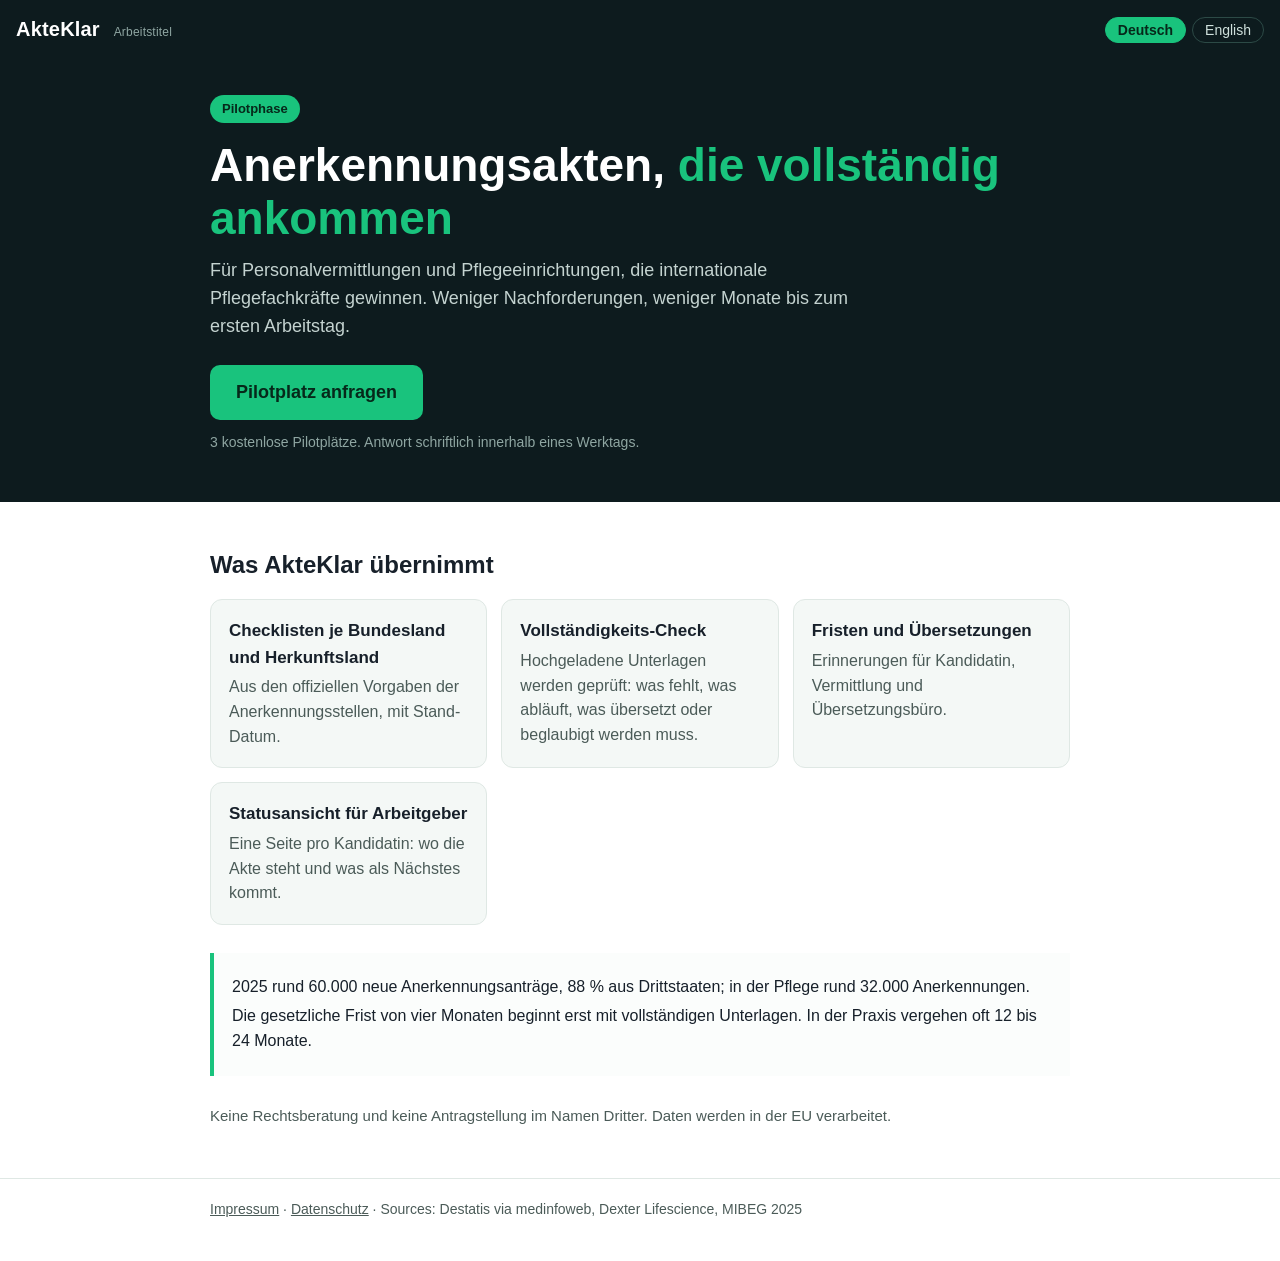
==== akteklar/index.html @ c5783d4b "Demand test pages: PassMappe, PflegeLotse, AkteKlar" ====
<!doctype html>
<html lang="de">
<head>
<meta charset="utf-8">
<meta name="viewport" content="width=device-width, initial-scale=1">
<title>AkteKlar – Anerkennungsakten für internationale Pflegekräfte</title>
<meta name="description" content="Jede Anerkennungsakte vollständig, übersetzt und fristgerecht: Checklisten je Bundesland und Herkunftsland, KI-Vollständigkeitsprüfung, Fristen, Statusansicht für Arbeitgeber.">
<link rel="stylesheet" href="../site.css">
</head>
<body>
<div class="top">
  <div class="brand">AkteKlar <small>Arbeitstitel</small></div>
  <div class="langs"><button data-set="de">Deutsch</button><button data-set="en">English</button></div>
</div>

<div data-lang="de">
  <section class="hero"><div class="wrap">
    <span class="tag">Pilotphase</span>
    <h1>Anerkennungsakten, <span>die vollständig ankommen</span></h1>
    <p>Für Personalvermittlungen und Pflegeeinrichtungen, die internationale Pflegefachkräfte gewinnen. Weniger Nachforderungen, weniger Monate bis zum ersten Arbeitstag.</p>
    <a class="cta" href="https://tally.so/r/M1aB4A?lang=de">Pilotplatz anfragen</a>
    <div class="small">3 kostenlose Pilotplätze. Antwort schriftlich innerhalb eines Werktags.</div>
  </div></section>
  <main><div class="wrap">
    <h2>Was AkteKlar übernimmt</h2>
    <div class="grid">
      <div class="card"><b>Checklisten je Bundesland und Herkunftsland</b><p>Aus den offiziellen Vorgaben der Anerkennungsstellen, mit Stand-Datum.</p></div>
      <div class="card"><b>Vollständigkeits-Check</b><p>Hochgeladene Unterlagen werden geprüft: was fehlt, was abläuft, was übersetzt oder beglaubigt werden muss.</p></div>
      <div class="card"><b>Fristen und Übersetzungen</b><p>Erinnerungen für Kandidatin, Vermittlung und Übersetzungsbüro.</p></div>
      <div class="card"><b>Statusansicht für Arbeitgeber</b><p>Eine Seite pro Kandidatin: wo die Akte steht und was als Nächstes kommt.</p></div>
    </div>
    <div class="facts">
      <p>2025 rund 60.000 neue Anerkennungsanträge, 88 % aus Drittstaaten; in der Pflege rund 32.000 Anerkennungen.</p>
      <p>Die gesetzliche Frist von vier Monaten beginnt erst mit vollständigen Unterlagen. In der Praxis vergehen oft 12 bis 24 Monate.</p>
    </div>
    <p class="note">Keine Rechtsberatung und keine Antragstellung im Namen Dritter. Daten werden in der EU verarbeitet.</p>
  </div></main>
</div>

<div data-lang="en">
  <section class="hero"><div class="wrap">
    <span class="tag">Pilot phase</span>
    <h1>Recognition files <span>that arrive complete</span></h1>
    <p>For recruitment agencies and care employers hiring international nurses in Germany. Fewer requests for missing documents, fewer months until day one at work.</p>
    <a class="cta" href="https://tally.so/r/M1aB4A?lang=en">Request a pilot place</a>
    <div class="small">3 free pilot places. Written answer within one business day.</div>
  </div></section>
  <main><div class="wrap">
    <h2>What AkteKlar takes over</h2>
    <div class="grid">
      <div class="card"><b>Checklists per state and country of origin</b><p>Built from the recognition authorities' official requirements, with a date.</p></div>
      <div class="card"><b>Completeness check</b><p>Uploaded documents are checked: what is missing, expiring, or needs translation or certification.</p></div>
      <div class="card"><b>Deadlines and translations</b><p>Reminders for the candidate, the agency and the translation office.</p></div>
      <div class="card"><b>Status page for employers</b><p>One page per candidate: where the file stands and what comes next.</p></div>
    </div>
    <div class="facts">
      <p>About 60,000 new recognition applications in 2025, 88% from outside the EU; about 32,000 recognitions in nursing.</p>
      <p>The legal four-month deadline starts only when the file is complete. In practice it often takes 12 to 24 months.</p>
    </div>
    <p class="note">No legal advice and no applications on behalf of others. Data processed in the EU.</p>
  </div></main>
</div>

<footer><div class="wrap"><a href="../impressum.html">Impressum</a> · <a href="../datenschutz.html">Datenschutz</a> · Sources: Destatis via medinfoweb, Dexter Lifescience, MIBEG 2025</div></footer>
<script src="../lang.js"></script>
</body>
</html>
---- site.css ----
:root { --bg: #0d1b1e; --ink: #17202a; --muted: #4b5b58; --green: #19c37d; --dark-green: #0d8f57; --card: #f4f8f6; --line: #dfe8e4; }
* { box-sizing: border-box; }
body { margin: 0; font-family: "Segoe UI", Tahoma, Arial, sans-serif; color: var(--ink); background: #fff; line-height: 1.55; }
[dir="rtl"] body, [dir="rtl"] { font-family: Tahoma, "Segoe UI", Arial, sans-serif; }
.top { background: var(--bg); color: #fff; padding: 14px 16px; display: flex; justify-content: space-between; align-items: center; gap: 12px; flex-wrap: wrap; }
.brand { font-weight: 800; font-size: 20px; letter-spacing: .01em; }
.brand small { font-weight: 400; color: #8fa6a2; font-size: 12px; margin-inline-start: 8px; }
.langs button { background: transparent; color: #cfe0dc; border: 1px solid #2c4a46; border-radius: 99px; padding: 4px 12px; margin-inline-start: 6px; cursor: pointer; font-size: 14px; }
.langs button[aria-pressed="true"] { background: var(--green); color: #06281a; border-color: var(--green); font-weight: 700; }
.hero { background: var(--bg); color: #fff; padding: 36px 16px 48px; }
.wrap { max-width: 860px; margin: 0 auto; }
.tag { display: inline-block; background: var(--green); color: #06281a; font-weight: 800; font-size: 13px; padding: 4px 12px; border-radius: 99px; }
h1 { font-size: clamp(28px, 6vw, 46px); line-height: 1.15; margin: 16px 0 12px; }
h1 span { color: var(--green); }
.hero p { color: #c4d3d0; font-size: 18px; margin: 0 0 24px; max-width: 640px; }
.cta { display: inline-block; background: var(--green); color: #06281a; font-weight: 800; font-size: 18px; padding: 14px 26px; border-radius: 10px; text-decoration: none; }
.cta:hover { filter: brightness(1.08); }
.small { font-size: 14px; color: #8fa6a2; margin-top: 12px; }
main { padding: 36px 16px; }
h2 { font-size: 24px; margin: 8px 0 16px; }
.grid { display: grid; grid-template-columns: repeat(auto-fit, minmax(220px, 1fr)); gap: 14px; }
.card { background: var(--card); border: 1px solid var(--line); border-radius: 12px; padding: 18px; }
.card b { display: block; font-size: 17px; margin-bottom: 4px; }
.card p { margin: 0; color: var(--muted); }
.facts { margin: 28px 0; padding: 18px; border-inline-start: 4px solid var(--green); background: #fbfdfc; }
.facts p { margin: 4px 0; }
.note { color: var(--muted); font-size: 15px; }
footer { border-top: 1px solid var(--line); padding: 20px 16px 40px; font-size: 14px; color: var(--muted); }
footer a { color: var(--muted); }
[data-lang] { display: none; }
[data-lang].on { display: block; }
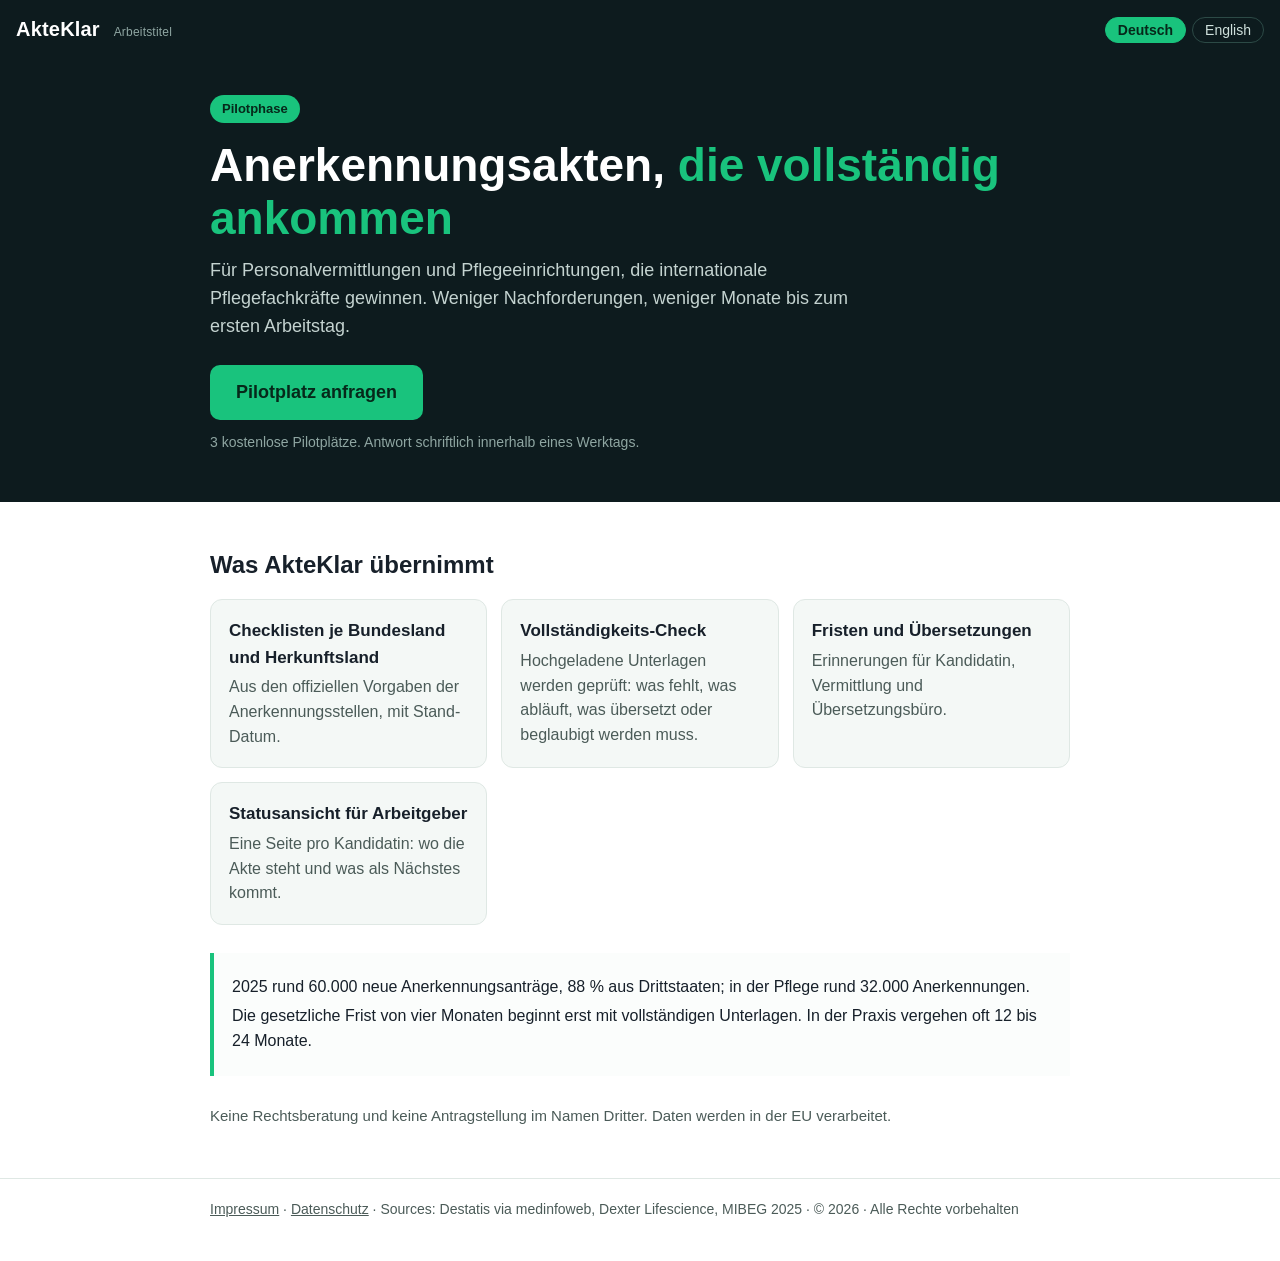
==== commit 7ce1bce1: "Add copyright notice, Urheberrecht section and TDM reservation" ====
--- a/akteklar/index.html
+++ b/akteklar/index.html
@@ -61,7 +61,7 @@
   </div></main>
 </div>
 
-<footer><div class="wrap"><a href="../impressum.html">Impressum</a> · <a href="../datenschutz.html">Datenschutz</a> · Sources: Destatis via medinfoweb, Dexter Lifescience, MIBEG 2025</div></footer>
-<script src="../lang.js"></script>
+<footer><div class="wrap"><a href="../impressum.html">Impressum</a> · <a href="../datenschutz.html">Datenschutz</a> · Sources: Destatis via medinfoweb, Dexter Lifescience, MIBEG 2025 · © 2026 · Alle Rechte vorbehalten</div></footer>
+<script src="../lang.js?v=2"></script>
 </body>
 </html>
--- a/site.css
+++ b/site.css
@@ -1,7 +1,21 @@
 :root { --bg: #0d1b1e; --ink: #17202a; --muted: #4b5b58; --green: #19c37d; --dark-green: #0d8f57; --card: #f4f8f6; --line: #dfe8e4; }
 * { box-sizing: border-box; }
 body { margin: 0; font-family: "Segoe UI", Tahoma, Arial, sans-serif; color: var(--ink); background: #fff; line-height: 1.55; }
-[dir="rtl"] body, [dir="rtl"] { font-family: Tahoma, "Segoe UI", Arial, sans-serif; }
+@font-face { font-family: "Vazirmatn"; src: url("fonts/Vazirmatn.woff2") format("woff2"); font-weight: 100 900; font-display: swap; }
+[dir="rtl"] body, [dir="rtl"] { font-family: Vazirmatn, Tahoma, "Segoe UI", Arial, sans-serif; }
+a:focus-visible, button:focus-visible { outline: 3px solid #ffd166; outline-offset: 3px; }
+.example { background: #fff; border: 2px solid var(--green); border-radius: 14px; padding: 18px; margin: 0 0 28px; }
+.example .q { font-family: "Segoe UI", Arial, sans-serif; direction: ltr; text-align: left; font-size: 19px; font-weight: 700; margin: 6px 0 12px; }
+.example mark { background: #ffe9a8; color: inherit; padding: 0 4px; border-radius: 4px; }
+.example ul { margin: 0; padding-inline-start: 20px; }
+.example li { margin: 4px 0; }
+.example .label { font-size: 13px; font-weight: 800; color: var(--dark-green); text-transform: uppercase; letter-spacing: .04em; }
+footer a.src { white-space: nowrap; }
+.offer { background: var(--bg); color: #fff; border-radius: 14px; padding: 22px 18px; margin: 0 0 20px; }
+.offer b { display: block; font-size: 20px; color: #ffd166; margin-bottom: 6px; }
+.offer p { color: #c4d3d0; margin: 0 0 12px; }
+.offer .price { color: #fff; font-size: 17px; }
+.offer strong { color: var(--green); }
 .top { background: var(--bg); color: #fff; padding: 14px 16px; display: flex; justify-content: space-between; align-items: center; gap: 12px; flex-wrap: wrap; }
 .brand { font-weight: 800; font-size: 20px; letter-spacing: .01em; }
 .brand small { font-weight: 400; color: #8fa6a2; font-size: 12px; margin-inline-start: 8px; }
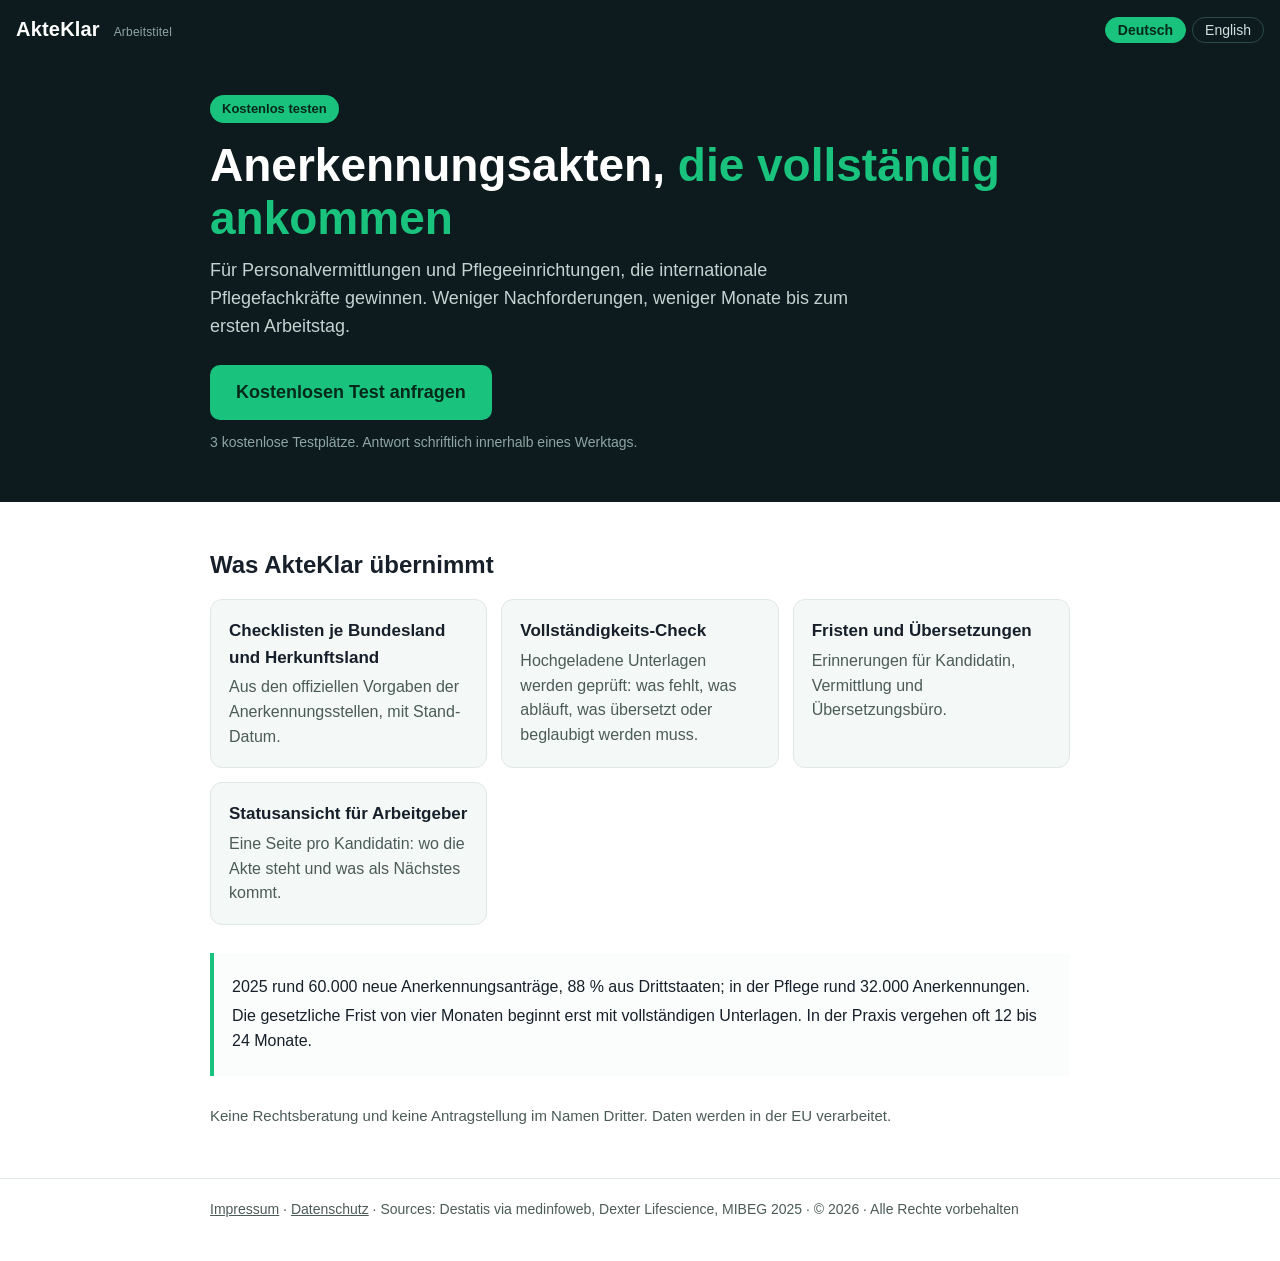
==== commit c567f48a: "Shorten notes on all pages" ====
--- a/akteklar/index.html
+++ b/akteklar/index.html
@@ -15,11 +15,11 @@
 
 <div data-lang="de">
   <section class="hero"><div class="wrap">
-    <span class="tag">Pilotphase</span>
+    <span class="tag">Kostenlos testen</span>
     <h1>Anerkennungsakten, <span>die vollständig ankommen</span></h1>
     <p>Für Personalvermittlungen und Pflegeeinrichtungen, die internationale Pflegefachkräfte gewinnen. Weniger Nachforderungen, weniger Monate bis zum ersten Arbeitstag.</p>
-    <a class="cta" href="https://tally.so/r/M1aB4A?lang=de">Pilotplatz anfragen</a>
-    <div class="small">3 kostenlose Pilotplätze. Antwort schriftlich innerhalb eines Werktags.</div>
+    <a class="cta" href="https://tally.so/r/M1aB4A?lang=de">Kostenlosen Test anfragen</a>
+    <div class="small">3 kostenlose Testplätze. Antwort schriftlich innerhalb eines Werktags.</div>
   </div></section>
   <main><div class="wrap">
     <h2>Was AkteKlar übernimmt</h2>
@@ -39,11 +39,11 @@
 
 <div data-lang="en">
   <section class="hero"><div class="wrap">
-    <span class="tag">Pilot phase</span>
+    <span class="tag">Free trial</span>
     <h1>Recognition files <span>that arrive complete</span></h1>
     <p>For recruitment agencies and care employers hiring international nurses in Germany. Fewer requests for missing documents, fewer months until day one at work.</p>
-    <a class="cta" href="https://tally.so/r/M1aB4A?lang=en">Request a pilot place</a>
-    <div class="small">3 free pilot places. Written answer within one business day.</div>
+    <a class="cta" href="https://tally.so/r/M1aB4A?lang=en">Request a free trial</a>
+    <div class="small">3 free trial places. Written answer within one business day.</div>
   </div></section>
   <main><div class="wrap">
     <h2>What AkteKlar takes over</h2>
